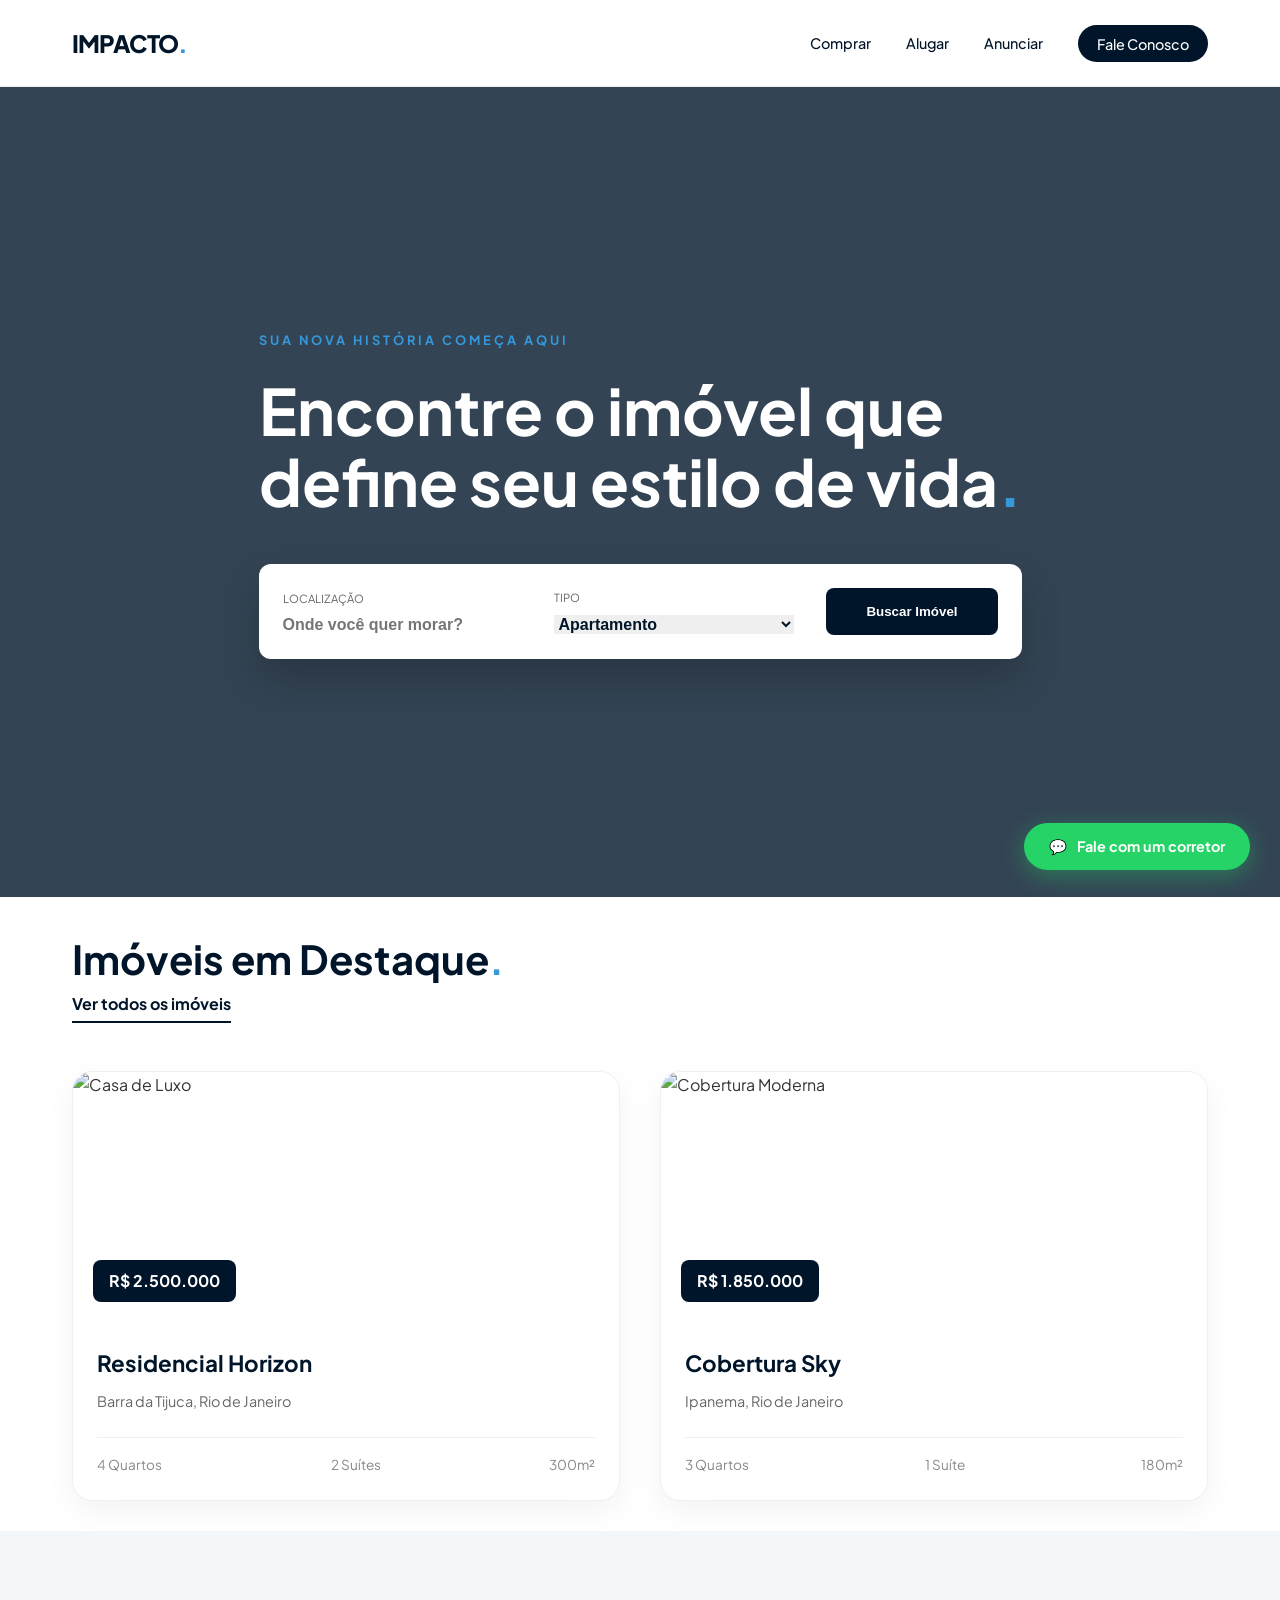
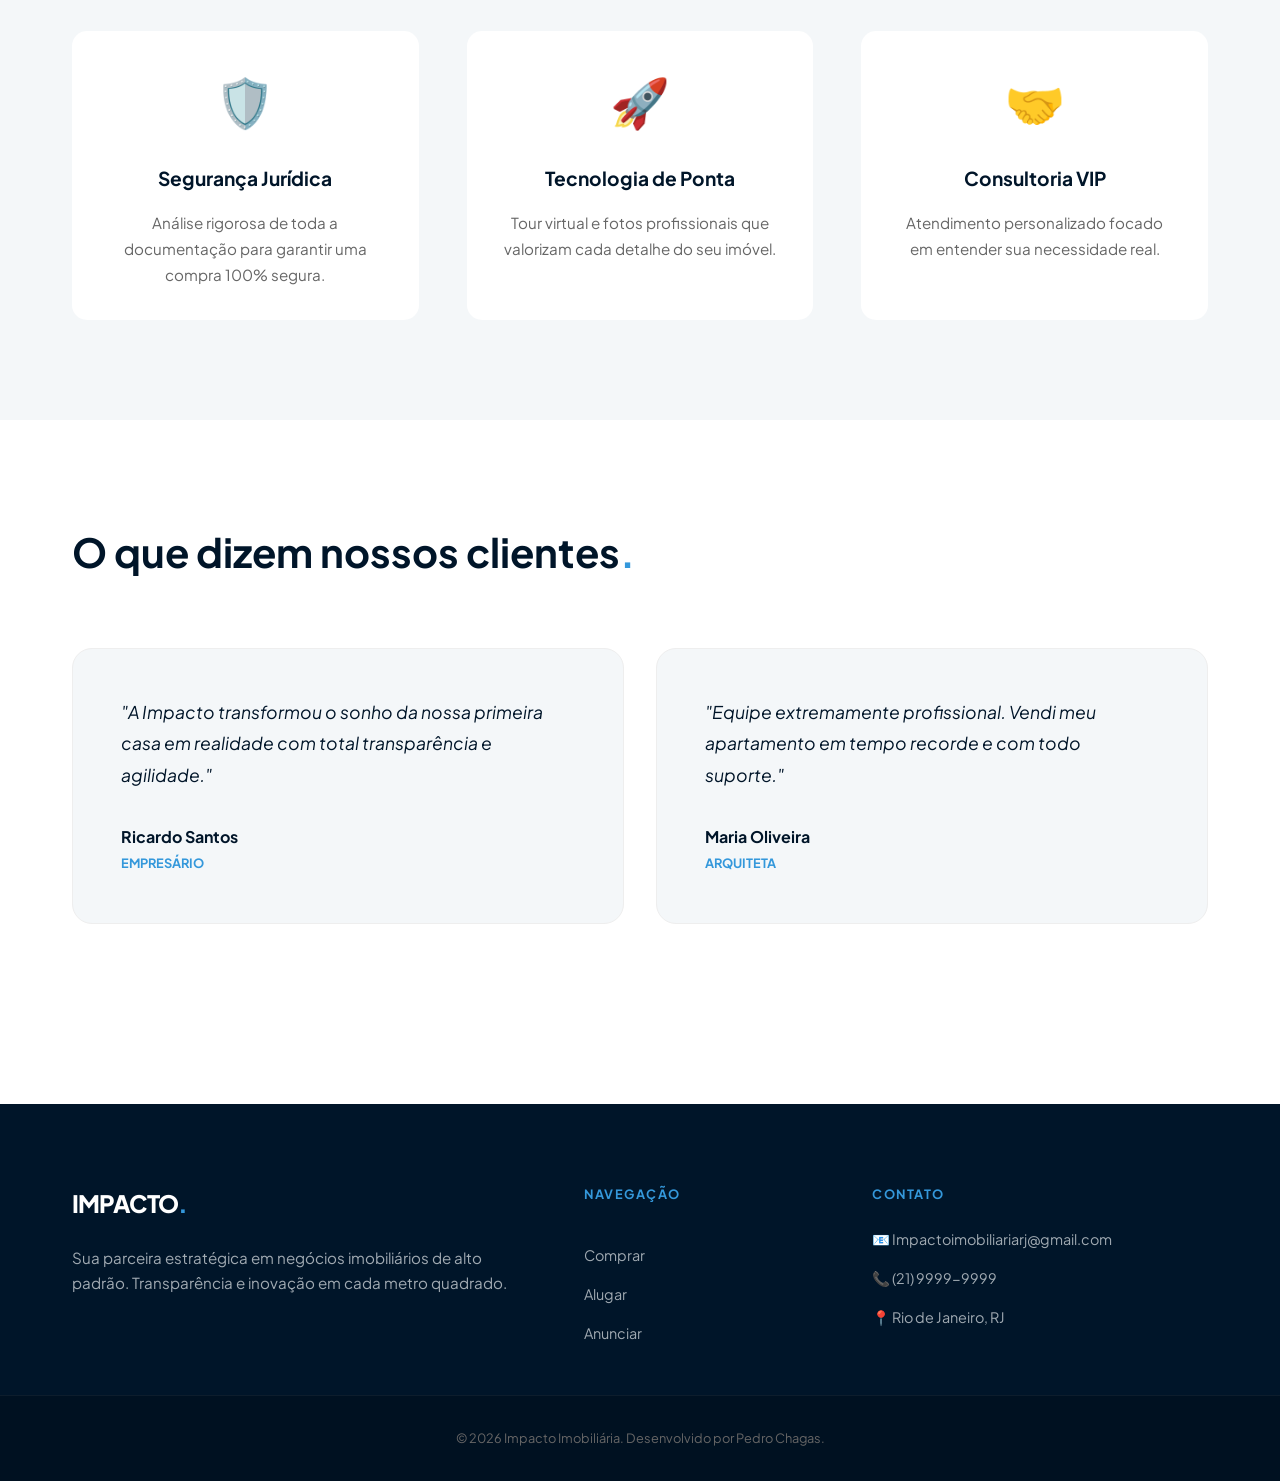
==== index.html @ 8f09f9ff "Add files via upload" ====
<!doctype html>
<html lang="pt-br">
  <head>
    <meta charset="UTF-8" />
    <meta name="viewport" content="width=device-width, initial-scale=1.0" />
    <title>Impacto Imobiliária | Exclusividade & Confiança</title>

    <link
      rel="apple-touch-icon"
      sizes="180x180"
      href="img/favicon_io/apple-touch-icon.png"
    />
    <link
      rel="icon"
      type="image/png"
      sizes="32x32"
      href="img/favicon_io/favicon-32x32.png"
    />
    <link
      rel="icon"
      type="image/png"
      sizes="16x16"
      href="img/favicon_io/favicon-16x16.png"
    />
    <link rel="manifest" href="img/favicon_io/site.webmanifest" />

    <meta
      name="description"
      content="Impacto Imobiliária - Especialista em imóveis de alto padrão no Rio de Janeiro."
    />
    <meta
      property="og:title"
      content="Impacto Imobiliária | Exclusividade & Confiança"
    />
    <meta property="og:type" content="website" />

    <link rel="stylesheet" href="style.css" />
    <link
      href="https://fonts.googleapis.com/css2?family=Plus+Jakarta+Sans:wght@300;400;700&display=swap"
      rel="stylesheet"
    />
  </head>
  <body>
    <!-- ===================== HEADER ===================== -->
    <header>
      <div class="container">
        <h1 class="logo">IMPACTO<span>.</span></h1>
        <nav>
          <a href="#">Comprar</a>
          <a href="#">Alugar</a>
          <a href="#">Anunciar</a>
          <a href="#" class="btn-contact">Fale Conosco</a>
        </nav>
      </div>
    </header>
    <!-- HEADER -->

    <!-- ===================== MAIN ===================== -->
    <main>
      <!-- ==== HERO ==== -->
      <section class="hero">
        <div class="container">
          <div class="hero-content">
            <span class="subtitle">Sua nova história começa aqui</span>
            <h2>
              Encontre o imóvel que <br />
              define seu estilo de vida<span>.</span>
            </h2>

            <div class="search-bar">
              <div class="search-item">
                <label>Localização</label>
                <input type="text" placeholder="Onde você quer morar?" />
              </div>
              <div class="search-item">
                <label>Tipo</label>
                <select>
                  <option>Apartamento</option>
                  <option>Casa de Luxo</option>
                  <option>Terreno</option>
                </select>
              </div>
              <button class="btn-search">Buscar Imóvel</button>
            </div>
          </div>
        </div>
      </section>
      <!-- /HERO -->

      <!-- ==== PROPERTIES EM DESTAQUE ==== -->
      <section class="properties container">
        <div class="section-header">
          <h2>Imóveis em Destaque<span>.</span></h2>
          <a href="http://127.0.0.1:5500/imoveis.html" class="view-all"
            >Ver todos os imóveis</a
          >
        </div>

        <div class="properties-grid">
          <div class="property-card">
            <div class="property-img">
              <img
                src="https://images.unsplash.com/photo-1613490493576-7fde63acd811?auto=format&fit=crop&w=800&q=80"
                alt="Casa de Luxo"
              />
              <span class="price">R$ 2.500.000</span>
            </div>
            <div class="property-info">
              <h3>Residencial Horizon</h3>
              <p>Barra da Tijuca, Rio de Janeiro</p>
              <div class="details">
                <span>4 Quartos</span>
                <span>2 Suítes</span>
                <span>300m²</span>
              </div>
            </div>
          </div>

          <div class="property-card">
            <div class="property-img">
              <img
                src="https://images.unsplash.com/photo-1512917774080-9991f1c4c750?auto=format&fit=crop&w=800&q=80"
                alt="Cobertura Moderna"
              />
              <span class="price">R$ 1.850.000</span>
            </div>
            <div class="property-info">
              <h3>Cobertura Sky</h3>
              <p>Ipanema, Rio de Janeiro</p>
              <div class="details">
                <span>3 Quartos</span>
                <span>1 Suíte</span>
                <span>180m²</span>
              </div>
            </div>
          </div>
        </div>
      </section>
      <!-- /PROPERTIES EM DESTAQUE -->

      <!-- ==== FEATURES ==== -->
      <section class="features">
        <div class="container grid-features">
          <div class="feature-card">
            <div class="icon">🛡️</div>
            <h3>Segurança Jurídica</h3>
            <p>
              Análise rigorosa de toda a documentação para garantir uma compra
              100% segura.
            </p>
          </div>
          <div class="feature-card">
            <div class="icon">🚀</div>
            <h3>Tecnologia de Ponta</h3>
            <p>
              Tour virtual e fotos profissionais que valorizam cada detalhe do
              seu imóvel.
            </p>
          </div>
          <div class="feature-card">
            <div class="icon">🤝</div>
            <h3>Consultoria VIP</h3>
            <p>
              Atendimento personalizado focado em entender sua necessidade real.
            </p>
          </div>
        </div>
      </section>
      <!-- /FEATURES -->

      <!-- ==== TESTIMONIALS ==== -->
      <section class="testimonials">
        <div class="container">
          <div class="section-header center">
            <h2>O que dizem nossos clientes<span>.</span></h2>
          </div>
          <div class="testimonial-grid">
            <div class="testimonial-card">
              <p>
                "A Impacto transformou o sonho da nossa primeira casa em
                realidade com total transparência e agilidade."
              </p>
              <div class="client">
                <strong>Ricardo Santos</strong>
                <span>Empresário</span>
              </div>
            </div>
            <div class="testimonial-card">
              <p>
                "Equipe extremamente profissional. Vendi meu apartamento em
                tempo recorde e com todo suporte."
              </p>
              <div class="client">
                <strong>Maria Oliveira</strong>
                <span>Arquiteta</span>
              </div>
            </div>
          </div>
        </div>
      </section>
      <!-- /TESTIMONIALS -->
    </main>
    <!-- /MAIN -->

    <!-- ===================== FOOTER ===================== -->
    <footer>
      <div class="container footer-grid">
        <div class="footer-brand">
          <h2 class="logo">IMPACTO<span>.</span></h2>
          <p>
            Sua parceira estratégica em negócios imobiliários de alto padrão.
            Transparência e inovação em cada metro quadrado.
          </p>
        </div>

        <div class="footer-links">
          <h4>Navegação</h4>
          <a href="#">Comprar</a>
          <a href="#">Alugar</a>
          <a href="#">Anunciar</a>
        </div>

        <div class="footer-contact">
          <h4>Contato</h4>
          <p>📧 Impactoimobiliariarj@gmail.com</p>
          <p>📞 (21) 9999-9999</p>
          <p>📍 Rio de Janeiro, RJ</p>
        </div>
      </div>

      <div class="footer-bottom">
        <div class="container">
          <p>&copy; 2026 Impacto Imobiliária. Desenvolvido por Pedro Chagas.</p>
        </div>
      </div>
    </footer>
    <!-- /FOOTER -->

    <a
      href="https://wa.me/5521999999999"
      class="whatsapp-float"
      target="_blank"
    >
      <span class="wa-icon">💬</span>
      <span class="wa-text">Fale com um corretor</span>
    </a>

    <script src="script.js"></script>
  </body>
</html>
---- style.css ----
/* ============================================================
   IMPACTO IMOBILIÁRIA — style.css
   Arquivo global: serve index.html, imoveis.html e imovel-detalhes.html
   ============================================================

   ÍNDICE
   ─────────────────────────────────────────────────────────────
   1.  Variáveis & Reset          ← base de todas as páginas
   2.  Utilitários                ← classes reutilizáveis
   3.  Header                     ← fixo em todas as páginas
   4.  Footer                     ← fixo em todas as páginas
   5.  Botão Flutuante WhatsApp   ← fixo em todas as páginas
   6.  Hero (index)
   7.  Barra de Busca (index / imoveis)
   8.  Cards de Imóveis (index / imoveis)
   9.  Seção de Diferenciais (index)
   10. Depoimentos (index)
   11. Página de Detalhes — Layout
   12. Página de Detalhes — Galeria
   13. Página de Detalhes — Descrição
   14. Página de Detalhes — Carrossel de Semelhantes
   15. Página de Detalhes — Sidebar
   16. Responsividade
   ============================================================ */

/* ============================================================
   1. VARIÁVEIS & RESET
   ============================================================ */

:root {
  /* Cores */
  --navy: #001529;
  --accent: #3498db;
  --white: #ffffff;
  --gray: #f4f7f9;
  --text: #333;
  --muted: #888;
  --border: #ebebeb;

  /* Forma */
  --radius: 14px;
  --shadow: 0 8px 30px rgba(0, 0, 0, 0.07);
}

*,
*::before,
*::after {
  box-sizing: border-box;
  margin: 0;
  padding: 0;
}

body {
  font-family: "Plus Jakarta Sans", sans-serif;
  background-color: var(--white);
  color: var(--text);
  line-height: 1.6;
  overflow-x: hidden;
}

/* ============================================================
   2. UTILITÁRIOS
   ============================================================ */

.container {
  max-width: 1200px;
  margin: 0 auto;
  padding: 0 2rem;
}

.accent-dot {
  color: var(--accent);
}

.center {
  text-align: center;
  justify-content: center;
}

/* ============================================================
   3. HEADER
   ============================================================ */

header {
  padding: 1.5rem 0;
  border-bottom: 1px solid #eee;
  position: sticky;
  top: 0;
  background: var(--white);
  z-index: 100;
}

header .container {
  display: flex;
  justify-content: space-between;
  align-items: center;
}

.logo {
  font-size: 1.5rem;
  font-weight: 800;
  letter-spacing: -1px;
  text-decoration: none;
  color: var(--navy);
}

.logo span {
  color: var(--accent);
}

nav a {
  text-decoration: none;
  color: var(--navy);
  margin-left: 2rem;
  font-size: 0.9rem;
  font-weight: 500;
  transition: color 0.2s;
}

nav a:hover {
  color: var(--navy);
}

.btn-contact {
  background: var(--navy);
  color: white;
  padding: 0.6rem 1.2rem;
  border-radius: 50px;
  transition: background 0.2s;
}

.btn-contact:hover {
  background: var(--accent);
}

/* ============================================================
   4. FOOTER
   ============================================================ */

footer {
  background-color: var(--navy);
  color: white;
  padding: 80px 0 0;
  margin-top: 80px;
}

.footer-grid {
  display: grid;
  grid-template-columns: 2fr 1fr 1.5fr;
  gap: 4rem;
  padding-bottom: 50px;
}

.footer-brand h2 {
  color: white;
  margin-bottom: 1.5rem;
}

.footer-brand p {
  color: #a0aab2;
  font-size: 0.95rem;
  line-height: 1.6;
}

.footer-links h4,
.footer-contact h4 {
  font-size: 0.8rem;
  letter-spacing: 1.5px;
  text-transform: uppercase;
  margin-bottom: 1.5rem;
  color: var(--accent);
}

.footer-links {
  display: flex;
  flex-direction: column;
  gap: 1rem;
}

.footer-links a {
  color: #a0aab2;
  text-decoration: none;
  font-size: 0.9rem;
  transition:
    color 0.2s,
    padding-left 0.2s;
}

.footer-links a:hover {
  color: white;
  padding-left: 5px;
}

.footer-contact p {
  color: #a0aab2;
  margin-bottom: 1rem;
  font-size: 0.9rem;
}

.footer-bottom {
  background-color: rgba(0, 0, 0, 0.2);
  border-top: 1px solid rgba(255, 255, 255, 0.05);
  padding: 2rem 0;
  text-align: center;
}

.footer-bottom p {
  color: #666;
  font-size: 0.8rem;
}

/* ============================================================
   5. BOTÃO FLUTUANTE WHATSAPP
   ============================================================ */

.whatsapp-float {
  position: fixed;
  bottom: 30px;
  right: 30px;
  background: #25d366;
  color: white;
  padding: 12px 25px;
  border-radius: 50px;
  display: flex;
  align-items: center;
  gap: 10px;
  text-decoration: none;
  font-weight: 700;
  font-size: 0.9rem;
  box-shadow: 0 6px 24px rgba(37, 211, 102, 0.4);
  z-index: 1000;
  transition:
    transform 0.25s,
    box-shadow 0.25s;
}

.whatsapp-float:hover {
  transform: scale(1.05) translateY(-5px);
  box-shadow: 0 10px 32px rgba(37, 211, 102, 0.5);
}

.wa-text {
  font-size: 0.9rem;
  font-weight: 700;
}

/* ============================================================
   6. HERO (index)
   ============================================================ */

.hero {
  height: 90vh;
  background:
    linear-gradient(rgba(0, 21, 41, 0.8), rgba(0, 21, 41, 0.8)),
    url("https://images.unsplash.com/photo-1600585154340-be6161a56a0c?auto=format&fit=crop&w=1920&q=80");
  background-size: cover;
  background-position: center;
  display: flex;
  align-items: center;
  color: white;
}

.subtitle {
  text-transform: uppercase;
  letter-spacing: 3px;
  font-size: 0.8rem;
  color: var(--accent);
  font-weight: 700;
}

.hero-content h2 {
  font-size: 4rem;
  margin: 1.5rem 0 3rem;
  line-height: 1.1;
}

.hero-content h2 span {
  color: var(--accent);
}

/* ============================================================
   7. BARRA DE BUSCA (index / imoveis)
   ============================================================ */

.search-bar {
  background: white;
  padding: 1.5rem;
  border-radius: 12px;
  display: flex;
  gap: 2rem;
  align-items: center;
  box-shadow: 0 20px 40px rgba(0, 0, 0, 0.2);
  max-width: 800px;
}

.search-bar-imoveis {
  background: white;
  padding: 1.5rem;
  border-radius: 12px;
  display: flex;
  gap: 2rem;
  align-items: center;
  box-shadow: 0 20px 40px rgba(0, 0, 0, 0.2);
  max-width: 1200px;
  width: 100%;
}

.search-item {
  display: flex;
  flex-direction: column;
  flex: 1;
}

.search-item label {
  color: #666;
  font-size: 0.7rem;
  text-transform: uppercase;
  margin-bottom: 0.5rem;
}

.search-item input,
.search-item select {
  border: none;
  font-size: 1rem;
  font-weight: 600;
  outline: none;
  color: var(--navy);
}

.btn-search {
  background: var(--navy);
  color: white;
  border: none;
  padding: 1rem 2.5rem;
  border-radius: 8px;
  font-weight: 700;
  cursor: pointer;
  transition:
    background 0.2s,
    transform 0.2s;
}

.btn-search:hover {
  background: var(--accent);
  transform: translateY(-2px);
}

/* ============================================================
   8. CARDS DE IMÓVEIS (index / imoveis)
   ============================================================ */

.properties {
  padding: 30px 2rem;
}

.section-header {
  display: flex;
  justify-content: space-between;
  flex-direction: column;
  align-items: flex-start;
  margin-bottom: 3rem;
}

.section-header h2 {
  font-size: 2.5rem;
  color: var(--navy);
}

.section-header h2 span {
  color: var(--accent);
}

.view-all {
  color: var(--navy);
  text-decoration: none;
  font-weight: 700;
  border-bottom: 2px solid var(--navy);
  padding-bottom: 4px;
  transition: opacity 0.2s;
}

.view-all:hover {
  opacity: 0.75;
  color: var(--accent);
}

.properties-grid {
  display: grid;
  grid-template-columns: repeat(auto-fit, minmax(350px, 1fr));
  gap: 2.5rem;
}

.property-card {
  background: white;
  border-radius: 20px;
  overflow: hidden;
  box-shadow: 0 10px 30px rgba(0, 0, 0, 0.05);
  border: 1px solid #f0f0f0;
  cursor: pointer;
  transition:
    transform 0.3s,
    box-shadow 0.3s;
}

.property-card:hover {
  transform: translateY(-10px);
  box-shadow: 0 20px 40px rgba(0, 0, 0, 0.1);
}

.property-img {
  position: relative;
  height: 250px;
  overflow: hidden;
}

.property-img img {
  width: 100%;
  height: 100%;
  object-fit: cover;
  transition: transform 0.5s;
}

.property-card:hover .property-img img {
  transform: scale(1.1);
}

.price {
  position: absolute;
  bottom: 20px;
  left: 20px;
  background: var(--navy);
  color: white;
  padding: 0.5rem 1rem;
  border-radius: 8px;
  font-weight: 700;
}

.property-info {
  padding: 1.5rem;
}

.property-info h3 {
  font-size: 1.4rem;
  margin-bottom: 0.5rem;
  color: var(--navy);
}

.property-info p {
  color: #666;
  font-size: 0.9rem;
  margin-bottom: 1.5rem;
}

.details {
  display: flex;
  justify-content: space-between;
  padding-top: 1rem;
  border-top: 1px solid #eee;
  color: #888;
  font-size: 0.85rem;
}

/* ============================================================
   9. SEÇÃO DE DIFERENCIAIS (index)
   ============================================================ */

.features {
  background-color: var(--gray);
  padding: 100px 0;
}

.grid-features {
  display: grid;
  grid-template-columns: repeat(auto-fit, minmax(280px, 1fr));
  gap: 3rem;
}

.feature-card {
  text-align: center;
  padding: 2rem;
  background: white;
  border-radius: 15px;
  transition: transform 0.25s;
}

.feature-card:hover {
  transform: translateY(-5px);
}

.feature-card .icon {
  font-size: 3rem;
  margin-bottom: 1.5rem;
  display: inline-block;
}

.feature-card h3 {
  color: var(--navy);
  margin-bottom: 1rem;
  font-size: 1.2rem;
}

.feature-card p {
  color: #666;
  font-size: 0.95rem;
  line-height: 1.7;
}

/* ============================================================
   10. DEPOIMENTOS (index)
   ============================================================ */

.testimonials {
  padding: 100px 0;
  background: white;
}

.testimonial-grid {
  display: grid;
  grid-template-columns: 1fr 1fr;
  gap: 2rem;
  margin-top: 4rem;
}

.testimonial-card {
  background: var(--gray);
  padding: 3rem;
  border-radius: 20px;
  border: 1px solid #eee;
}

.testimonial-card p {
  font-style: italic;
  font-size: 1.1rem;
  line-height: 1.8;
  color: var(--navy);
  margin-bottom: 2rem;
}

.client strong {
  display: block;
  color: var(--navy);
  font-size: 1rem;
}

.client span {
  font-size: 0.8rem;
  color: var(--accent);
  font-weight: 700;
  text-transform: uppercase;
}

/* ============================================================
   11. PÁGINA DE DETALHES — LAYOUT
   ============================================================ */

.property-details {
  padding: 60px 0 60px;
  min-height: 80vh;
}

.back-link {
  display: inline-block;
  margin-bottom: 28px;
  color: var(--navy);
  text-decoration: none;
  font-weight: 700;
  font-size: 0.9rem;
  letter-spacing: 0.5px;
  transition: color 0.2s;
}

.back-link:hover {
  color: var(--accent);
}

.details-grid {
  display: grid;
  grid-template-columns: 1.8fr 1fr;
  gap: 50px;
  align-items: start;
}

/* ============================================================
   12. PÁGINA DE DETALHES — GALERIA
   ============================================================ */

.gallery-container {
  margin-bottom: 40px;
}

.photos-wrapper {
  display: flex;
  gap: 12px;
  height: 480px;
  border-radius: var(--radius);
  overflow: hidden;
}

.main-photo {
  flex: 2;
}

.side-photos {
  flex: 1;
  display: flex;
  flex-direction: column;
  gap: 12px;
}

.photos-wrapper img {
  width: 100%;
  height: 100%;
  object-fit: cover;
  display: block;
  transition:
    transform 0.35s ease,
    filter 0.35s ease;
  cursor: zoom-in;
}

.photos-wrapper img:hover {
  transform: scale(1.03);
  filter: brightness(0.88);
}

.photo-slider {
  margin-top: 12px;
  width: 100%;
}

.slider-container {
  display: flex;
  gap: 10px;
  overflow-x: auto;
  padding-bottom: 8px;
  scrollbar-width: thin;
  scrollbar-color: var(--accent) transparent;
}

.slider-container img {
  flex-shrink: 0;
  width: 120px;
  height: 80px;
  object-fit: cover;
  border-radius: 8px;
  border: 2px solid transparent;
  opacity: 0.75;
  cursor: pointer;
  transition:
    border-color 0.2s,
    opacity 0.2s;
}

.slider-container img:hover {
  border-color: var(--accent);
  opacity: 1;
}

/* ============================================================
   13. PÁGINA DE DETALHES — DESCRIÇÃO
   ============================================================ */

.quick-info {
  display: flex;
  flex-wrap: wrap;
  gap: 32px;
  padding: 24px 0;
  border-bottom: 1px solid var(--border);
  margin-bottom: 36px;
  color: #555;
}

.info-item {
  display: flex;
  align-items: center;
  gap: 8px;
  font-size: 1rem;
  font-weight: 600;
}

.info-item i {
  color: var(--navy);
  font-size: 1.1rem;
}

.property-text h2 {
  font-size: 1.8rem;
  color: var(--navy);
  margin-bottom: 14px;
}

.property-text p {
  font-size: 1.05rem;
  line-height: 1.9;
  color: #555;
  margin-bottom: 40px;
}

.amenities-container h3 {
  font-size: 1.2rem;
  color: var(--navy);
  margin-bottom: 20px;
}

.amenities-list {
  display: grid;
  grid-template-columns: repeat(3, 1fr);
  gap: 16px 24px;
}

.amenity {
  display: flex;
  align-items: center;
  gap: 10px;
  font-size: 0.97rem;
  color: #555;
  background: none;
  padding: 0;
}

.amenity i {
  color: #27ae60;
  font-size: 0.85rem;
  flex-shrink: 0;
}

/* ============================================================
   14. PÁGINA DE DETALHES — CARROSSEL DE SEMELHANTES
   ============================================================ */

.related-carousel {
  margin-top: 60px;
  padding-top: 40px;
  border-top: 1px solid var(--border);
}

.related-carousel h3 {
  font-size: 1.4rem;
  color: var(--navy);
  margin-bottom: 24px;
}

.carousel-track {
  display: flex;
  gap: 20px;
  overflow-x: auto;
  padding-bottom: 16px;
  scrollbar-width: thin;
  scrollbar-color: var(--accent) transparent;
}

.mini-card {
  flex-shrink: 0;
  min-width: 240px;
  background: var(--white);
  border-radius: 12px;
  overflow: hidden;
  box-shadow: var(--shadow);
  cursor: pointer;
  transition:
    transform 0.25s,
    box-shadow 0.25s;
}

.mini-card:hover {
  transform: translateY(-4px);
  box-shadow: 0 14px 40px rgba(0, 0, 0, 0.11);
}

.mini-card img {
  width: 100%;
  height: 155px;
  object-fit: cover;
  display: block;
}

.mini-card p {
  padding: 12px 14px;
  font-weight: 700;
  font-size: 0.88rem;
  color: var(--navy);
}

/* ============================================================
   15. PÁGINA DE DETALHES — SIDEBAR
   ============================================================ */

.sidebar {
  position: sticky;
  top: 100px;
  height: fit-content;
}

.contact-card {
  background: var(--white);
  padding: 30px;
  border-radius: 20px;
  border: 1px solid var(--border);
  box-shadow: var(--shadow);
}

.property-id {
  display: inline-block;
  font-size: 0.78rem;
  font-weight: 700;
  letter-spacing: 1.2px;
  color: var(--muted);
  text-transform: uppercase;
  margin-bottom: 6px;
}

.price-detail {
  font-size: 2rem;
  font-weight: 700;
  color: var(--navy);
  margin: 8px 0 6px;
}

.condo-iptu {
  font-size: 0.85rem;
  color: var(--muted);
  margin-bottom: 20px;
}

.contact-card hr {
  border: none;
  border-top: 1px solid var(--border);
  margin: 20px 0;
}

.location-info strong {
  font-size: 0.78rem;
  letter-spacing: 1px;
  text-transform: uppercase;
  color: var(--muted);
}

.location-info p {
  margin-top: 4px;
  font-weight: 600;
  color: var(--navy);
  font-size: 0.95rem;
  line-height: 1.5;
}

.btn-main-contact {
  display: block;
  background: var(--navy);
  color: var(--white);
  text-align: center;
  padding: 15px;
  border-radius: 10px;
  text-decoration: none;
  font-weight: 700;
  font-size: 0.95rem;
  margin-top: 20px;
  transition:
    background 0.25s,
    transform 0.2s;
}

.btn-main-contact:hover {
  background: var(--accent);
  transform: translateY(-2px);
}

.whatsapp-disclaimer {
  display: flex;
  justify-content: center;
  font-size: 0.78rem;
  letter-spacing: 0.8px;
  color: var(--muted);
  margin-top: 10px;
}

/* ============================================================
   16. RESPONSIVIDADE
   ============================================================ */

/* --- Tablet (≤ 1024px) --- */
@media (max-width: 1024px) {
  .details-grid {
    grid-template-columns: 1fr;
    gap: 40px;
  }

  .sidebar {
    position: static;
  }

  .photos-wrapper {
    height: 380px;
  }

  .footer-grid {
    grid-template-columns: 1fr 1fr;
  }

  .footer-brand {
    grid-column: 1 / -1;
  }
}

/* --- Tablet pequeno (≤ 768px) --- */
@media (max-width: 768px) {
  .hero-content h2 {
    font-size: 2.5rem;
  }

  .search-bar {
    flex-direction: column;
    gap: 1.5rem;
  }

  .btn-search {
    width: 100%;
  }

  .section-header {
    flex-direction: column;
    align-items: flex-start;
    gap: 1rem;
  }

  .testimonial-grid {
    grid-template-columns: 1fr;
  }

  .footer-grid {
    grid-template-columns: 1fr;
    gap: 3rem;
    text-align: center;
  }
}

/* --- Mobile (≤ 640px) --- */
@media (max-width: 640px) {
  .property-details {
    padding: 90px 0 60px;
  }

  .photos-wrapper {
    flex-direction: column;
    height: auto;
  }

  .main-photo,
  .side-photos {
    flex: none;
  }

  .main-photo img {
    height: 260px;
  }

  .side-photos {
    flex-direction: row;
  }

  .side-photos img {
    height: 140px;
    flex: 1;
  }

  .quick-info {
    gap: 18px;
  }

  .amenities-list {
    grid-template-columns: repeat(2, 1fr);
  }

  .wa-text {
    display: none;
  }

  .whatsapp-float {
    padding: 15px;
    border-radius: 50%;
  }
}
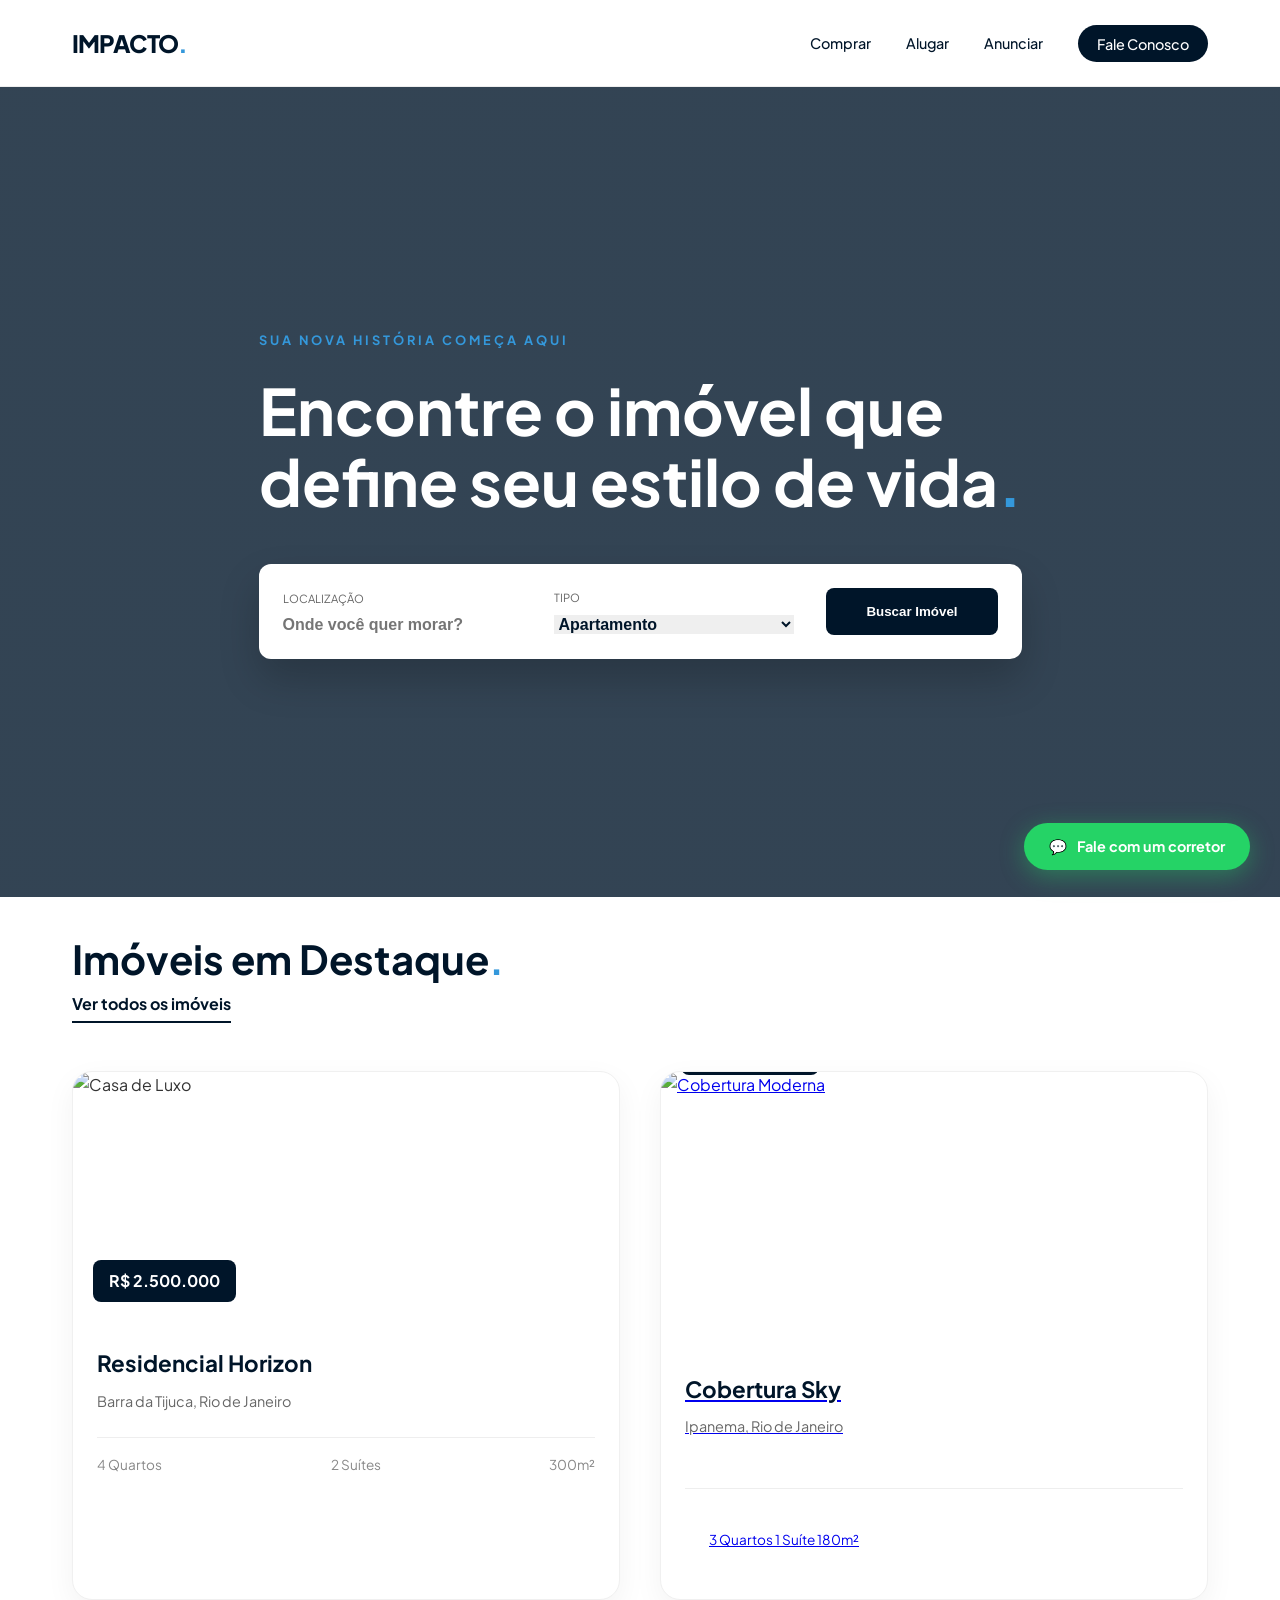
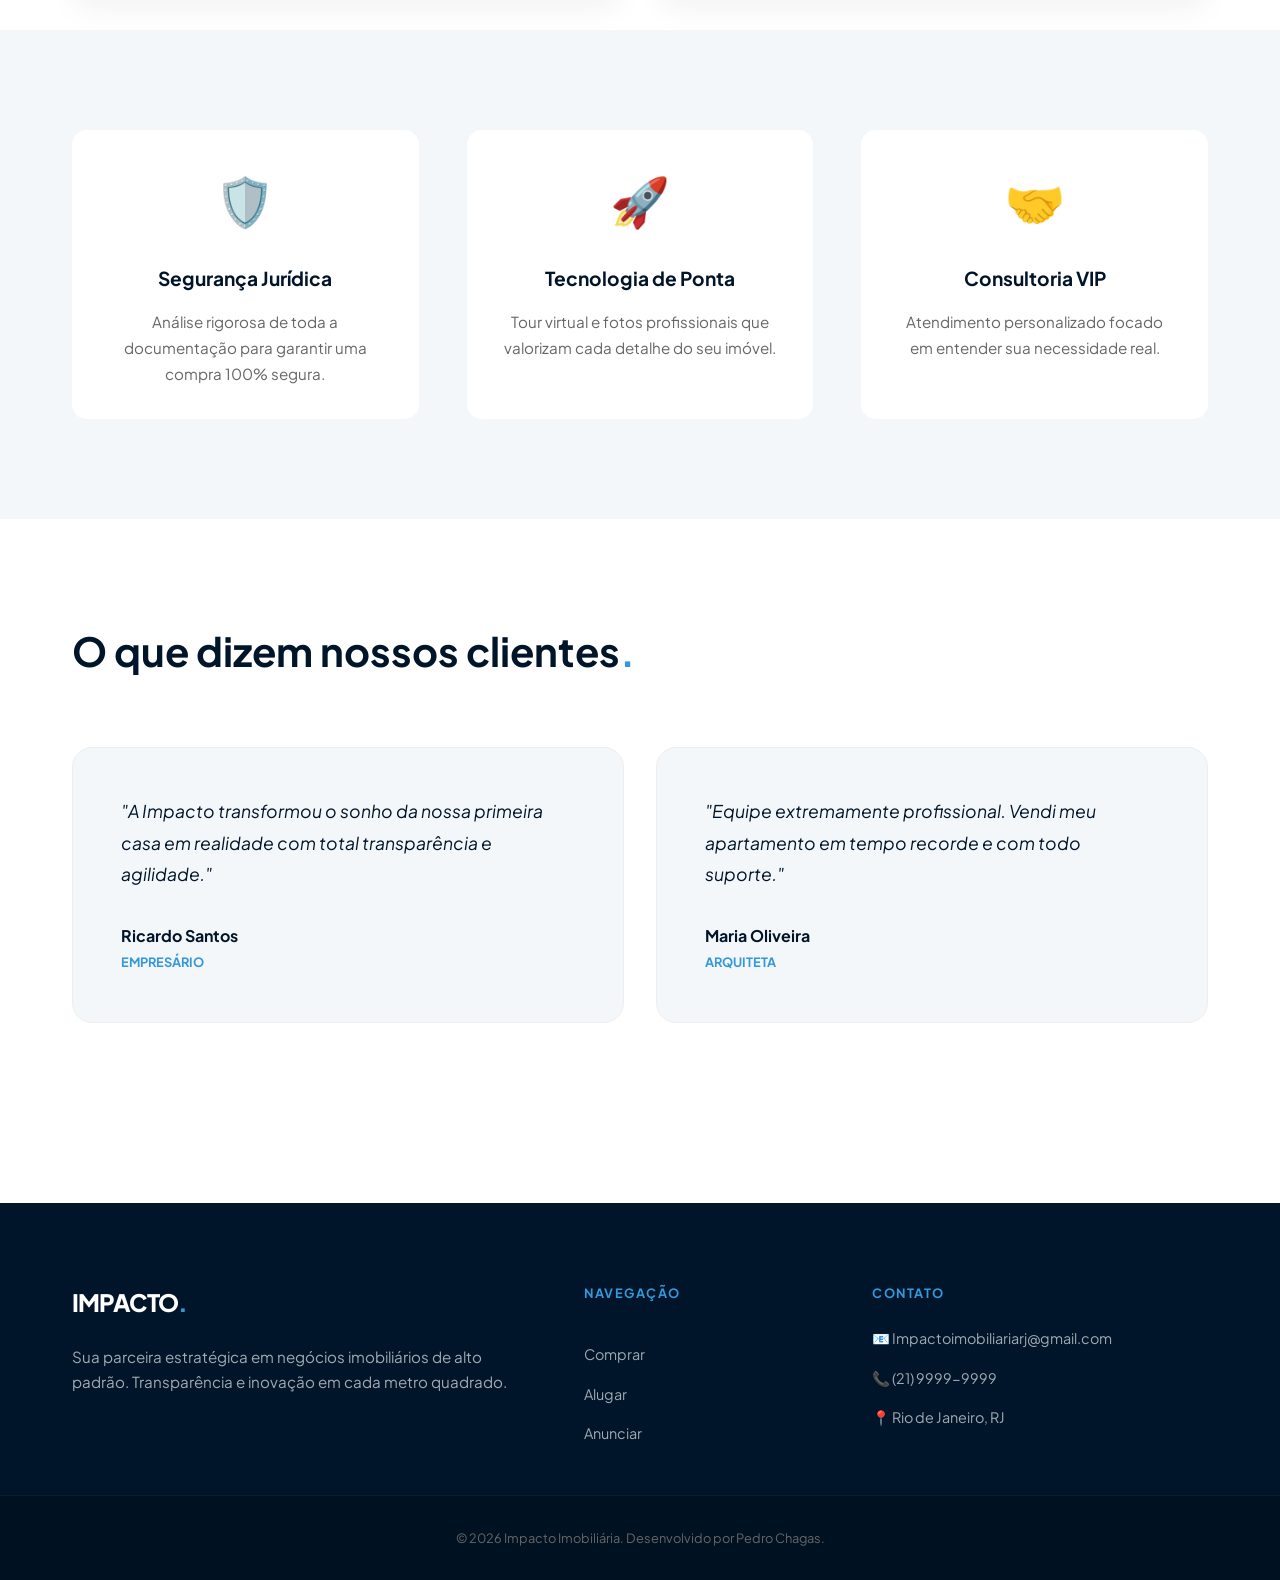
==== commit cabfd48f: "Update index.html" ====
--- a/index.html
+++ b/index.html
@@ -46,8 +46,8 @@
       <div class="container">
         <h1 class="logo">IMPACTO<span>.</span></h1>
         <nav>
-          <a href="#">Comprar</a>
-          <a href="#">Alugar</a>
+          <a href="imoveis.html">Comprar</a>
+          <a href="imoveis.html">Alugar</a>
           <a href="#">Anunciar</a>
           <a href="#" class="btn-contact">Fale Conosco</a>
         </nav>
@@ -118,19 +118,23 @@
 
           <div class="property-card">
             <div class="property-img">
+              <a href="detalhes.html" class="property-img">
               <img
                 src="https://images.unsplash.com/photo-1512917774080-9991f1c4c750?auto=format&fit=crop&w=800&q=80"
                 alt="Cobertura Moderna"
-              />
+              />              
               <span class="price">R$ 1.850.000</span>
-            </div>
+                </a>
+          </div>
             <div class="property-info">
+              <a href="detalhes.html" class="property-info">
               <h3>Cobertura Sky</h3>
               <p>Ipanema, Rio de Janeiro</p>
               <div class="details">
                 <span>3 Quartos</span>
                 <span>1 Suíte</span>
                 <span>180m²</span>
+                </a>
               </div>
             </div>
           </div>
--- a/style.css
+++ b/style.css
@@ -979,3 +979,52 @@
     border-radius: 50%;
   }
 }
+
+/* --- AJUSTES EXTRAS DE REFINAMENTO MOBILE (Fim do arquivo) --- */
+@media (max-width: 640px) {
+  
+  /* 1. Ajusta o Header para o menu não bater no logo */
+  header .container {
+    flex-direction: column;
+    gap: 15px;
+  }
+
+  nav {
+    display: flex;
+    flex-wrap: wrap;
+    justify-content: center;
+    gap: 10px;
+  }
+
+  nav a {
+    margin: 0 5px; /* Tira aquele margin-left grande que empurra o link pra fora */
+  }
+
+  /* 2. Ajusta o Hero para o texto não sumir atrás da caixa */
+  .hero {
+    height: auto;
+    padding: 120px 0 60px; /* Dá espaço para o header fixo */
+    text-align: center;
+  }
+
+  .hero-content h2 {
+    font-size: 2rem; /* Título menor para caber em 2 ou 3 linhas */
+    margin-bottom: 2rem;
+  }
+
+  /* 3. Ajusta a Barra de Busca para não ficar "esmagada" */
+  .search-bar {
+    width: 100%;
+    gap: 1rem;
+    padding: 1rem;
+  }
+
+  .search-item {
+    border-bottom: 1px solid #eee;
+    padding-bottom: 10px;
+  }
+
+  .btn-search {
+    padding: 0.8rem;
+  }
+}
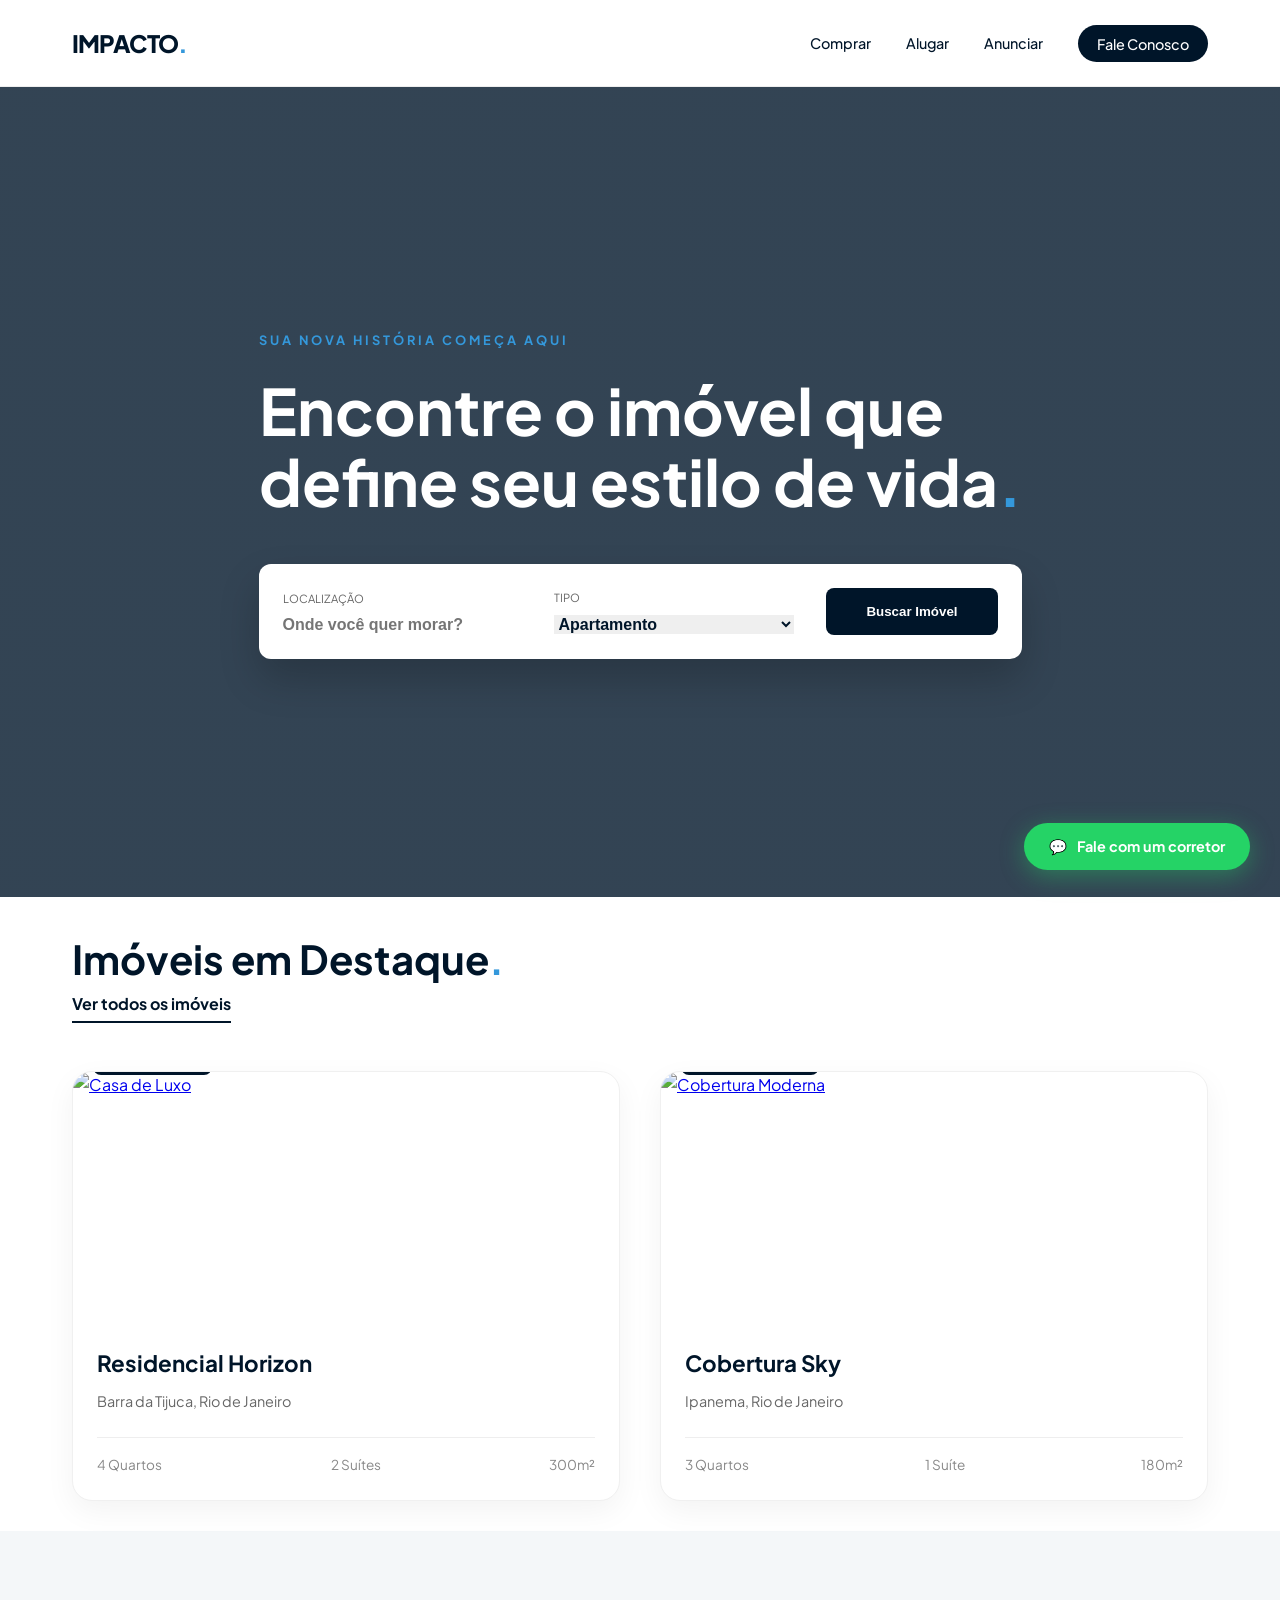
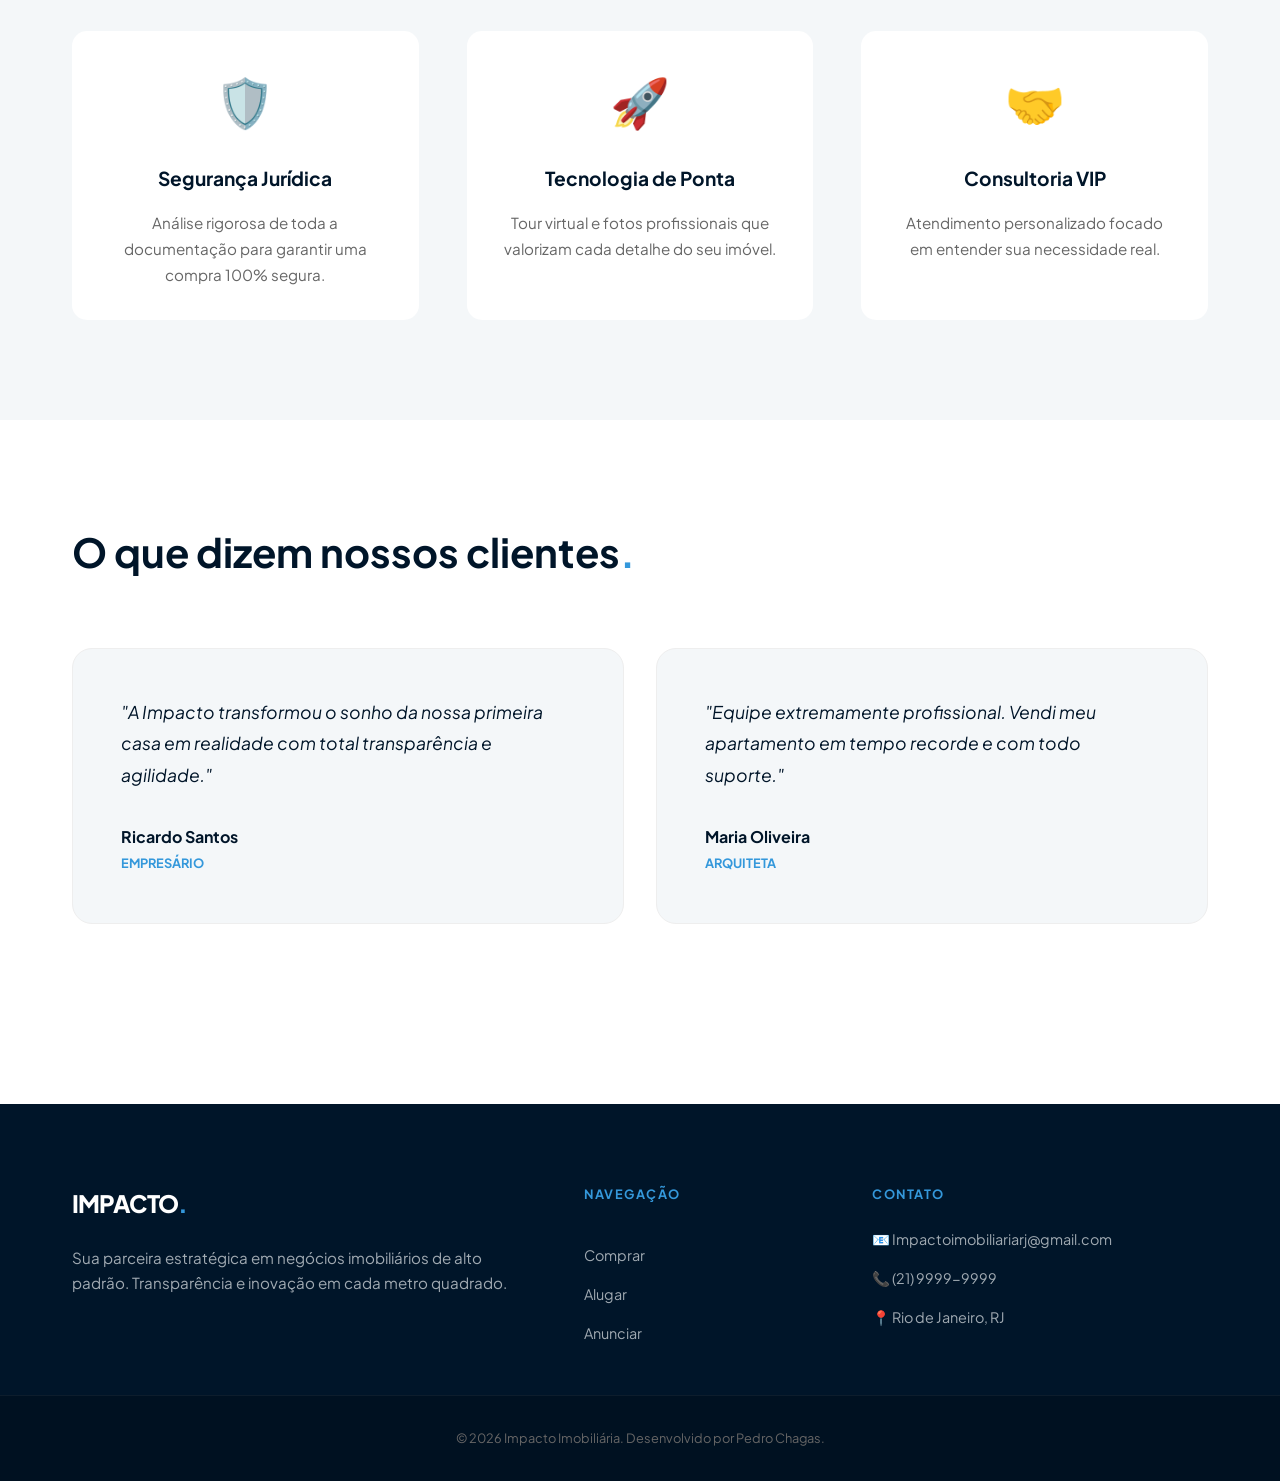
==== commit 9731639a: "Update index.html" ====
--- a/index.html
+++ b/index.html
@@ -99,11 +99,13 @@
         <div class="properties-grid">
           <div class="property-card">
             <div class="property-img">
+              <a href="detalhes.html" class="property-img">
               <img
                 src="https://images.unsplash.com/photo-1613490493576-7fde63acd811?auto=format&fit=crop&w=800&q=80"
                 alt="Casa de Luxo"
               />
               <span class="price">R$ 2.500.000</span>
+              </a>
             </div>
             <div class="property-info">
               <h3>Residencial Horizon</h3>
@@ -127,14 +129,12 @@
                 </a>
           </div>
             <div class="property-info">
-              <a href="detalhes.html" class="property-info">
               <h3>Cobertura Sky</h3>
               <p>Ipanema, Rio de Janeiro</p>
               <div class="details">
                 <span>3 Quartos</span>
                 <span>1 Suíte</span>
-                <span>180m²</span>
-                </a>
+                <span>180m²</span>                
               </div>
             </div>
           </div>
